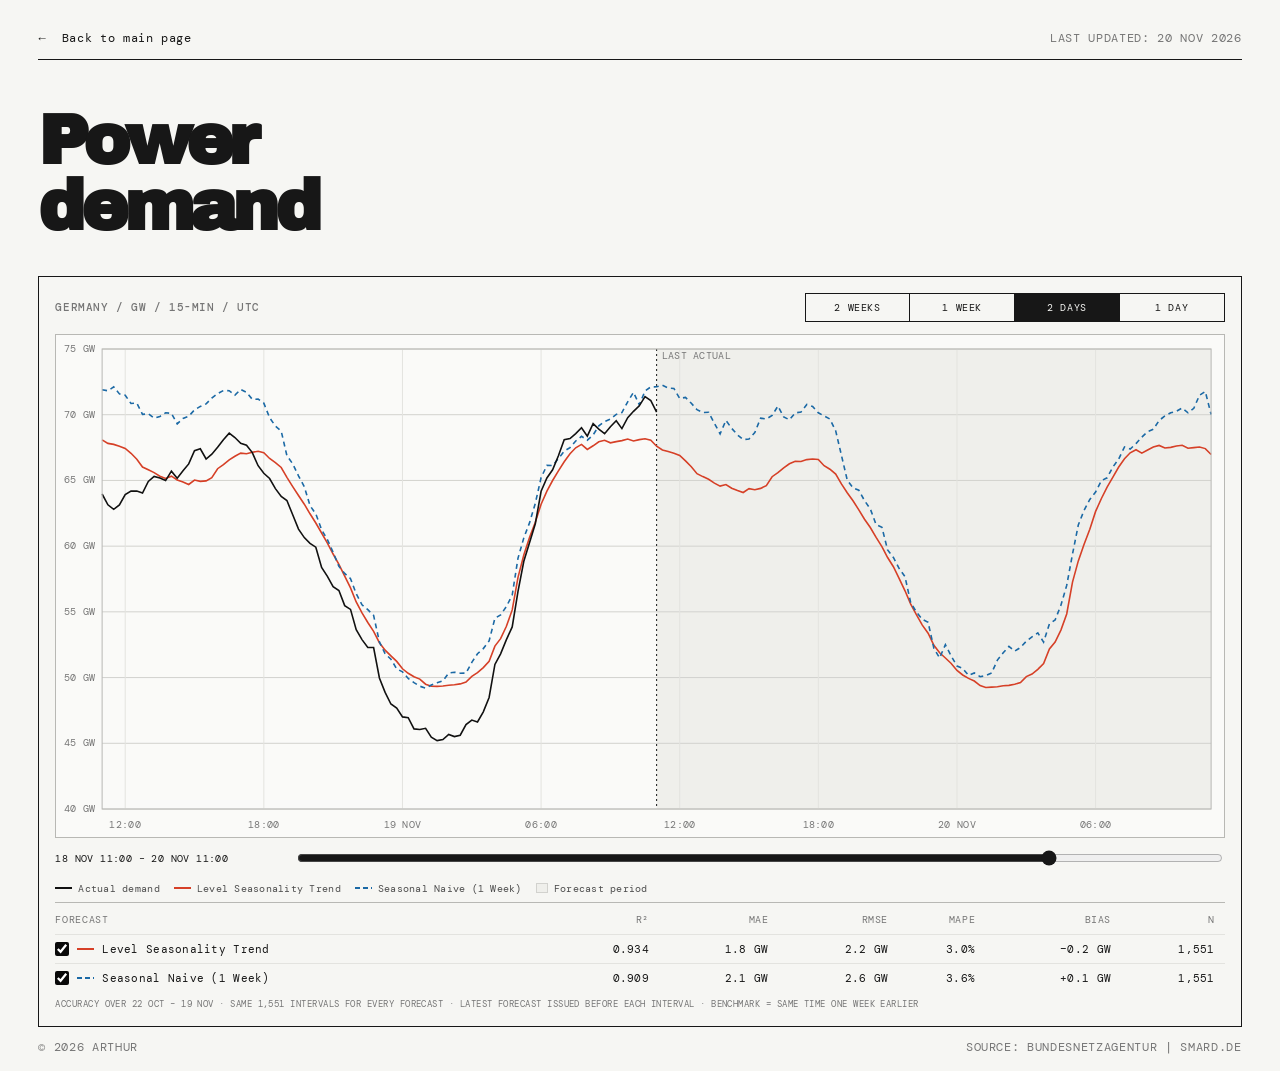
==== power-demand.html @ 0a8af239 "Centre the demand chart on the last actual by default Co-Authored-By: Claude Opus 5.5 <noreply@anthr" ====
<!doctype html>
<html lang="en">
  <head>
    <meta charset="UTF-8" />
    <meta name="viewport" content="width=device-width, initial-scale=1.0" />
    <meta name="description" content="German power demand: actuals and model forecasts." />
    <title>Power Demand — Arthur</title>
    <link rel="preconnect" href="https://fonts.googleapis.com" />
    <link rel="preconnect" href="https://fonts.gstatic.com" crossorigin />
    <link href="https://fonts.googleapis.com/css2?family=Archivo+Black&family=DM+Mono:wght@400;500&family=Inter:wght@400;500;600;700;800&display=swap" rel="stylesheet" />
    <link rel="stylesheet" href="styles.css?v=2026-11-20a" />
    <link rel="stylesheet" href="power-market-model.css?v=2026-11-20a" />
  </head>
  <body>
    <div class="custom-cursor" aria-hidden="true"></div>
    <main class="page-shell model-page">
      <header class="site-header model-header">
        <a class="back-link" href="./">←&nbsp; Back to main page</a>
        <p class="header-note" id="updated-on">LAST UPDATED: —</p>
      </header>

      <section class="model-intro" aria-labelledby="page-title">
        <h1 id="page-title">Power<br />demand</h1>
      </section>

      <section class="chart-grid chart-grid--single" aria-label="Power demand chart">
        <article class="chart-panel" id="demand-panel">
          <div class="demand-toolbar">
            <p class="eyebrow">GERMANY / GW / 15-MIN / UTC</p>
            <div class="view-tabs" role="group" aria-label="Timeframe">
              <button type="button" data-days="14" aria-pressed="false">2 WEEKS</button>
              <button type="button" data-days="7" aria-pressed="false">1 WEEK</button>
              <button type="button" data-days="2" aria-pressed="true">2 DAYS</button>
              <button type="button" data-days="1" aria-pressed="false">1 DAY</button>
            </div>
          </div>
          <div class="chart-wrap">
            <div class="chart-loading" id="chart-status">Loading demand data…</div>
            <svg id="demand-chart" role="img" aria-label="German power demand: actuals and selected forecasts"></svg>
            <div class="chart-tip" hidden></div>
          </div>
          <label class="moment">
            <span class="moment-label" id="window-label">—</span>
            <input type="range" id="window-slider" min="0" max="0" step="1" value="0" aria-label="Move the time window" />
          </label>
          <div class="legend" id="demand-legend" aria-label="Chart legend"></div>
          <div class="table-scroll">
            <table class="model-table" id="model-table">
              <thead>
                <tr>
                  <th scope="col">Forecast</th>
                  <th scope="col" title="Coefficient of determination">R²</th>
                  <th scope="col" title="Mean absolute error">MAE</th>
                  <th scope="col" title="Root mean squared error">RMSE</th>
                  <th scope="col" title="Mean absolute percentage error">MAPE</th>
                  <th scope="col" title="Mean forecast minus actual">Bias</th>
                  <th scope="col" title="Intervals with both forecast and actual">N</th>
                </tr>
              </thead>
              <tbody></tbody>
            </table>
          </div>
          <p class="supply-note" id="stats-note"></p>
        </article>
      </section>

      <footer><span>© 2026 ARTHUR</span><span>SOURCE: BUNDESNETZAGENTUR | SMARD.DE</span></footer>
    </main>
    <script src="cursor.js?v=2026-11-20a"></script>
    <script src="power-demand.js?v=2026-11-20a"></script>
  </body>
</html>
---- styles.css ----
:root { --black: #090909; --ink: #171717; --grey: #767676; --off-white: #f6f6f3; }
* { box-sizing: border-box; }
html { background: var(--off-white); }
body { margin: 0; color: var(--ink); background: var(--off-white); font-family: Inter, Arial, sans-serif; }
button, a { font: inherit; }
.page-shell { max-width: 1440px; min-height: 100vh; margin: auto; padding: 16px 3vw; }
.site-header, footer { display: flex; align-items: baseline; justify-content: space-between; }
.site-header { height: 44px; align-items: center; padding: 0; border-bottom: 1px solid var(--ink); }
.wordmark { color: inherit; font-family: "Archivo Black", Impact, sans-serif; font-size: 1.15rem; letter-spacing: -.06em; text-decoration: none; }
.header-note, .eyebrow, .project-number, footer, .source, .modal-eyebrow { font-family: "DM Mono", monospace; font-size: .75rem; letter-spacing: .055em; }
.header-note { margin: 0; color: var(--grey); }
.intro { max-width: 800px; padding: clamp(24px, 4vw, 48px) 0 clamp(20px, 3vw, 36px); }
.eyebrow { display: block; margin: 0 0 8px; color: var(--grey); font-weight: 500; }
h1, h2 { margin: 0; font-family: "Archivo Black", Impact, sans-serif; letter-spacing: -.06em; line-height: .94; }
h1 { font-size: clamp(3.25rem, 8.7vw, 8.5rem); }
.intro h1 { font-size: clamp(2.5rem, 5.5vw, 5.25rem); }
.projects { border-top: 1px solid var(--ink); }
.project-card { position: relative; display: grid; grid-template-columns: 62px 1fr 36px; gap: 14px; width: 100%; min-height: 104px; padding: 14px 0; border: 0; border-bottom: 1px solid var(--ink); color: inherit; background: transparent; text-align: left; }
.project-card--link, .project-card--link:visited, .project-card--link:hover, .project-card--link:focus-visible, .project-card--link * { text-decoration: none !important; }
.project-card--button { cursor: pointer; }
.project-number { color: var(--grey); }
.project-sublist { margin: 12px 0 0; padding-left: 1.5em; list-style: none; font-family: "DM Mono", monospace; font-size: .85rem; letter-spacing: .055em; line-height: 1.6; text-transform: uppercase; }
.project-sublist li::before { content: "– "; color: var(--grey); }
.project-sublist .is-wip { color: #9a9a9a; }
.project-sublist a { position: relative; z-index: 1; color: var(--ink); text-decoration: none; }
.project-sublist a:hover, .project-sublist a:focus-visible { text-decoration: underline; text-underline-offset: 4px; }
.card-link, .card-link:visited { color: inherit; text-decoration: none; }
.card-link::after { content: ""; position: absolute; inset: 0; }
.card-link:focus-visible { outline: none; }
.project-card--split:has(.card-link:focus-visible) { outline: 3px solid var(--ink); outline-offset: -3px; }
.project-content { display: flex; flex-direction: column; align-items: flex-start; justify-content: center; }
.project-card h2, .project-title { display: block; max-width: 1000px; font-family: "Archivo Black", Impact, sans-serif; font-size: clamp(2rem, 4.7vw, 4.75rem); letter-spacing: -.055em; line-height: .96; }
.arrow { align-self: end; font-size: 2rem; line-height: 1; transition: transform 160ms ease; }
.project-card--button:hover .arrow, .project-card--button:focus-visible .arrow { transform: translate(5px, -5px); }
.project-card--button:focus-visible { outline: 3px solid var(--ink); outline-offset: -3px; }
.project-card--placeholder { color: #8c8c8c; }
.project-card--placeholder .eyebrow { color: #999; }
footer { padding: 12px 0 0; color: var(--grey); }
.modal { width: min(100vw - 52px, 1028px); margin: auto; padding: clamp(34px, 5vw, 54px); border: 0; color: #f7f7f7; background: var(--black); box-shadow: 0 0 0 1px #000; }
.modal::backdrop { background: rgb(0 0 0 / .55); }
.modal-header { display: flex; align-items: flex-start; justify-content: space-between; gap: 24px; }
.modal h2 { font-size: clamp(2.1rem, 5vw, 4.2rem); }
.close-button { display: grid; width: 40px; height: 40px; flex: 0 0 auto; place-items: center; padding: 0; border: 3px solid #a6a6a6; color: #a6a6a6; background: transparent; font-family: Arial, sans-serif; font-size: 2.5rem; line-height: .5; cursor: pointer; }
.close-button:hover, .close-button:focus-visible { color: white; border-color: white; }
.modal-eyebrow { margin: 14px 0 24px; color: #aaa; font-size: 1.25rem; }
.thesis-list { display: grid; gap: 14px; }
.thesis-card { position: relative; display: flex; flex-direction: column; gap: 14px; min-height: 120px; padding: 24px 26px; border: 2px solid #575757; color: inherit; text-decoration: none; transition: border-color 160ms ease, background 160ms ease; }
.thesis-card:hover, .thesis-card:focus-visible { border-color: #fff; background: #161616; }
.source { color: #aaa; font-size: 1.15rem; }
.thesis-card strong { font-family: "Archivo Black", Impact, sans-serif; font-size: clamp(1.7rem, 3.8vw, 3.35rem); letter-spacing: -.055em; line-height: 1; }
.thesis-arrow { position: absolute; top: 50%; right: 32px; color: #aaa; font-size: 2.25rem; transform: translateY(-50%); }
.custom-cursor { display: none; }
@media (hover: hover) and (pointer: fine) {
  html.cursor-active, html.cursor-active * { cursor: none !important; }
  html.cursor-active .custom-cursor { position: fixed; z-index: 1000; display: block; width: 20px; height: 20px; top: 0; left: 0; background: #fff; mix-blend-mode: difference; pointer-events: none; transform: translate(-50%, -50%); }
}
@media (max-width: 600px) { .page-shell { padding: 14px 16px; } .header-note { display: none; } .project-card { grid-template-columns: 34px 1fr 25px; min-height: 88px; } .project-card h2, .project-title { font-size: 2rem; } .arrow { font-size: 1.5rem; } .modal { width: calc(100vw - 28px); padding: 28px 20px; } .modal-eyebrow { margin-bottom: 18px; } .thesis-card { min-height: 104px; padding: 18px 16px; } .source { font-size: .85rem; } .thesis-arrow { right: 18px; } }
---- power-market-model.css ----
.back-link { color: var(--ink); font-family: "DM Mono", monospace; font-size: .75rem; letter-spacing: .055em; text-decoration: none; }
.back-link:hover, .back-link:focus-visible { text-decoration: underline; text-underline-offset: 5px; }
.model-intro { max-width: 1000px; padding: clamp(24px, 4vw, 48px) 0 clamp(20px, 3vw, 36px); }
.model-intro h1 { font-size: clamp(2.5rem, 5.5vw, 5.25rem); }
.chart-grid { display: grid; grid-template-columns: repeat(3, minmax(0, 1fr)); border-top: 1px solid var(--ink); border-left: 1px solid var(--ink); }
.chart-panel { display: flex; min-width: 0; min-height: 480px; flex-direction: column; padding: 16px; border-right: 1px solid var(--ink); border-bottom: 1px solid var(--ink); }
.chart-heading { padding-bottom: 12px; }
.chart-heading .eyebrow { margin-bottom: 6px; font-size: .66rem; }
.chart-heading h2 { font-size: clamp(1.8rem, 3vw, 3.2rem); }
.chart-wrap { position: relative; min-height: 272px; flex: 1; overflow: hidden; border: 1px solid #b8b8b4; background: #fafaf8; }
.chart-wrap svg { display: block; width: 100%; height: 100%; min-height: 272px; }
.chart-loading { position: absolute; z-index: 1; top: 50%; width: 100%; padding: 0 24px; color: var(--grey); font-family: "DM Mono", monospace; font-size: .73rem; letter-spacing: .05em; text-align: center; transform: translateY(-50%); }
.chart-loading.is-hidden { display: none; }
.legend { display: flex; min-height: 34px; flex-wrap: wrap; gap: 8px 14px; align-items: center; padding: 10px 0 4px; color: #4d4d4d; font-family: "DM Mono", monospace; font-size: .65rem; letter-spacing: .025em; }
.legend-item { display: inline-flex; align-items: center; gap: 6px; }
.legend-line { width: 17px; height: 2px; }
.model-choices { margin: 0; padding: 10px 0 0; border: 0; border-top: 1px solid #b8b8b4; color: var(--ink); font-family: "DM Mono", monospace; font-size: .68rem; letter-spacing: .025em; }
.model-choices legend { width: 100%; padding: 0 0 8px; color: var(--grey); font-size: .64rem; letter-spacing: .065em; }
.model-choice { display: flex; gap: 8px; align-items: center; margin: 0 0 6px; cursor: pointer; }
.model-choice input { width: 14px; height: 14px; margin: 0; accent-color: var(--black); }
.model-choices.is-empty { display: flex; align-items: flex-end; color: var(--grey); }
.wip-state { display: grid; flex: 1; place-content: center; gap: 12px; min-height: 272px; border: 1px solid #b8b8b4; color: var(--grey); text-align: center; }
.wip-state span { color: var(--ink); font-family: "Archivo Black", Impact, sans-serif; font-size: 3rem; letter-spacing: -.07em; }
.chart-grid + footer { padding-top: 12px; }
@media (max-width: 960px) { .chart-grid { grid-template-columns: 1fr; } .chart-panel { min-height: 420px; } }
@media (max-width: 600px) { .model-intro { padding-top: 20px; } .chart-panel { min-height: 400px; padding: 14px; } .chart-wrap, .chart-wrap svg { min-height: 235px; } }
.view-tabs { display: flex; margin: 0 0 10px; }
.view-tabs button { flex: 1; padding: 7px 8px; border: 1px solid var(--ink); background: transparent; color: var(--ink); font-family: "DM Mono", monospace; font-size: .62rem; letter-spacing: .06em; }
.view-tabs button + button { border-left: 0; }
.view-tabs button[aria-pressed="true"] { background: var(--ink); color: var(--off-white); }
.chart-tip { position: absolute; z-index: 2; min-width: 150px; padding: 8px 10px; border: 1px solid var(--ink); background: #fff; color: var(--ink); font-family: "DM Mono", monospace; font-size: .62rem; pointer-events: none; }
.tip-head { margin-bottom: 6px; color: var(--grey); letter-spacing: .04em; }
.tip-row { display: flex; align-items: center; gap: 6px; line-height: 1.6; }
.tip-row b { margin-left: auto; padding-left: 12px; font-weight: 500; }
.tip-total { margin-top: 4px; padding-top: 4px; border-top: 1px solid #d2d2ce; }
.tip-foot { margin-top: 6px; color: var(--grey); }
.swatch { width: 9px; height: 9px; flex: 0 0 auto; border-radius: 2px; }
.moment { display: none; align-items: center; gap: 10px; padding: 10px 0 0; font-family: "DM Mono", monospace; font-size: .62rem; letter-spacing: .04em; }
.moment-label { flex: 0 0 auto; min-width: 150px; }
.moment input { flex: 1; min-width: 0; accent-color: var(--ink); }
#supply-panel.is-merit .moment { display: flex; }
.supply-note { margin: 6px 0 0; color: var(--grey); font-family: "DM Mono", monospace; font-size: .58rem; letter-spacing: .05em; }
#supply-panel .chart-wrap { min-height: 272px; }
#supply-panel .chart-wrap svg { position: absolute; inset: 0; width: 100%; height: 100%; min-height: 0; }
@media (max-width: 600px) { #supply-panel .chart-wrap { min-height: 235px; } }
.chart-grid--single { grid-template-columns: 1fr; }
#demand-panel { min-height: 0; }
.demand-toolbar { display: flex; flex-wrap: wrap; gap: 10px 16px; align-items: center; justify-content: space-between; padding-bottom: 12px; }
.demand-toolbar .eyebrow { margin: 0; font-size: .66rem; }
.demand-toolbar .view-tabs { margin: 0; min-width: min(100%, 420px); }
#demand-panel .chart-wrap { flex: none; height: clamp(340px, 56vh, 580px); min-height: 0; }
#demand-panel .chart-wrap svg { position: absolute; inset: 0; width: 100%; height: 100%; min-height: 0; }
#demand-panel .moment { display: flex; }
#demand-panel .moment-label { min-width: 230px; }
.axis-text { fill: #777; font-family: "DM Mono", monospace; font-size: 10px; letter-spacing: .03em; }
.legend-line { background: var(--line); }
.legend-line.is-dashed { background: repeating-linear-gradient(90deg, var(--line) 0 5px, transparent 5px 8px); }
.legend-shade { width: 12px; height: 10px; border: 1px solid #d2d2ce; background: #efefeb; }
.chart-tip i { margin-left: 6px; color: var(--grey); font-style: normal; }
.table-scroll { overflow-x: auto; border-top: 1px solid #b8b8b4; }
.model-table { width: 100%; border-collapse: collapse; font-family: "DM Mono", monospace; font-size: .68rem; letter-spacing: .025em; white-space: nowrap; }
.model-table th { padding: 10px 10px 8px 0; color: var(--grey); font-size: .62rem; font-weight: 400; letter-spacing: .065em; text-align: right; text-transform: uppercase; }
.model-table td { padding: 7px 10px 7px 0; border-top: 1px solid #e3e3df; text-align: right; font-variant-numeric: tabular-nums; }
.model-table th:first-child, .model-table td:first-child { text-align: left; }
.model-table .model-choice { margin: 0; }
.model-table .legend-line { display: inline-block; width: 17px; height: 2px; }
@media (max-width: 600px) { #demand-panel .chart-wrap { height: 320px; } #demand-panel .moment-label { min-width: 0; } .demand-toolbar .view-tabs { min-width: 100%; } }
.chart-tip .tip-row b { white-space: nowrap; }
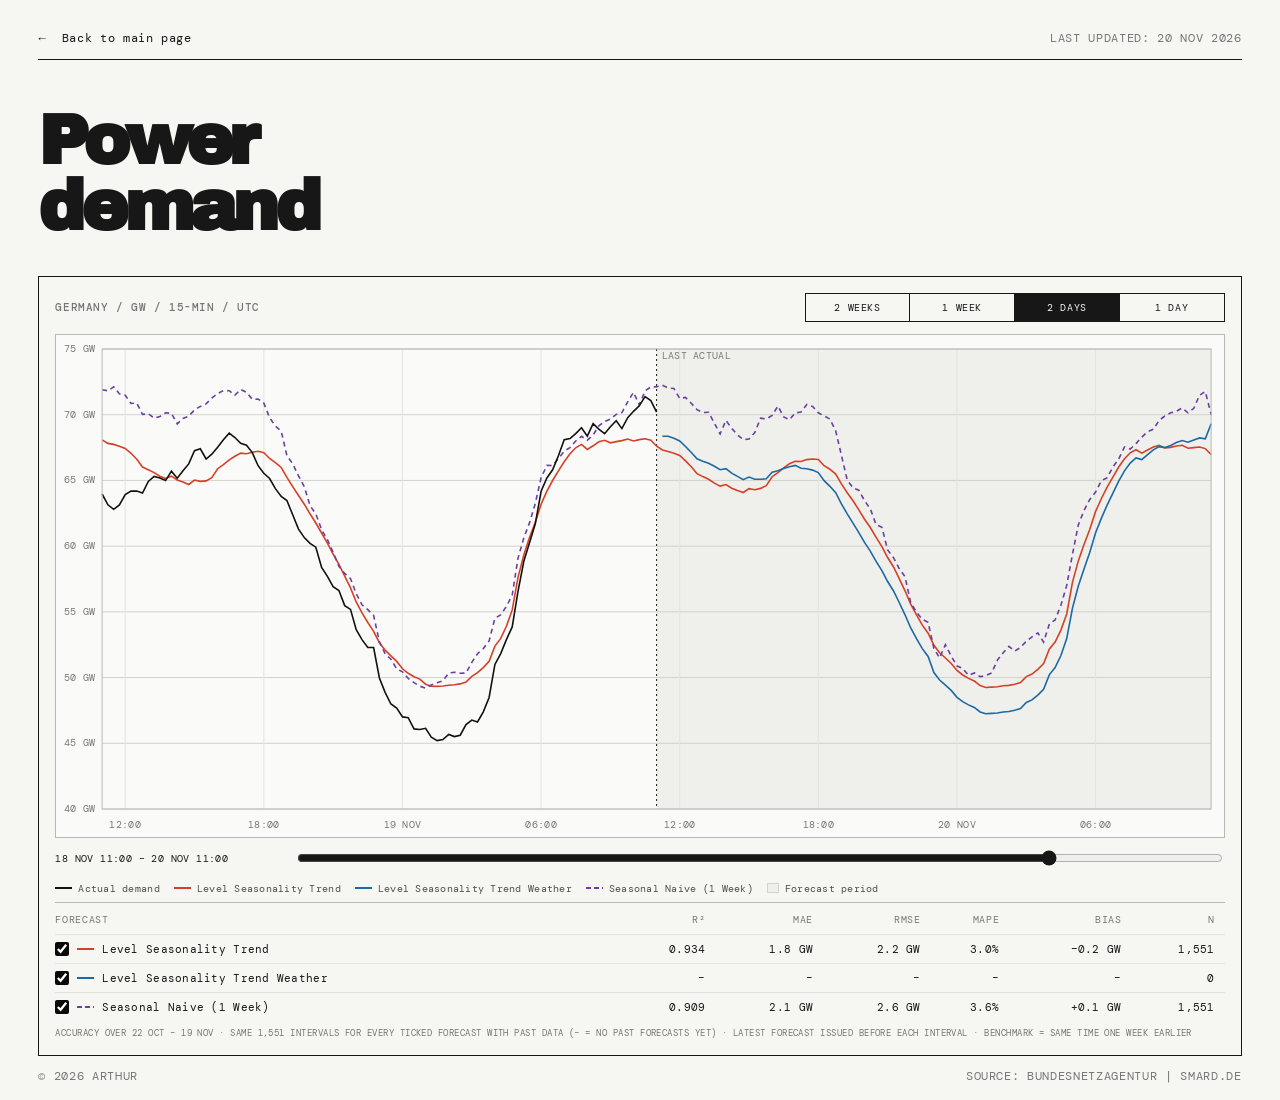
==== commit d5c33a85: "Show the weather demand forecast and score forecasts on shared intervals Co-Authored-By: Claude Opus" ====
--- a/power-demand.html
+++ b/power-demand.html
@@ -8,8 +8,8 @@
     <link rel="preconnect" href="https://fonts.googleapis.com" />
     <link rel="preconnect" href="https://fonts.gstatic.com" crossorigin />
     <link href="https://fonts.googleapis.com/css2?family=Archivo+Black&family=DM+Mono:wght@400;500&family=Inter:wght@400;500;600;700;800&display=swap" rel="stylesheet" />
-    <link rel="stylesheet" href="styles.css?v=2026-11-20a" />
-    <link rel="stylesheet" href="power-market-model.css?v=2026-11-20a" />
+    <link rel="stylesheet" href="styles.css?v=2026-11-20d" />
+    <link rel="stylesheet" href="power-market-model.css?v=2026-11-20d" />
   </head>
   <body>
     <div class="custom-cursor" aria-hidden="true"></div>
@@ -66,7 +66,7 @@
 
       <footer><span>© 2026 ARTHUR</span><span>SOURCE: BUNDESNETZAGENTUR | SMARD.DE</span></footer>
     </main>
-    <script src="cursor.js?v=2026-11-20a"></script>
-    <script src="power-demand.js?v=2026-11-20a"></script>
+    <script src="cursor.js?v=2026-11-20d"></script>
+    <script src="power-demand.js?v=2026-11-20d"></script>
   </body>
 </html>
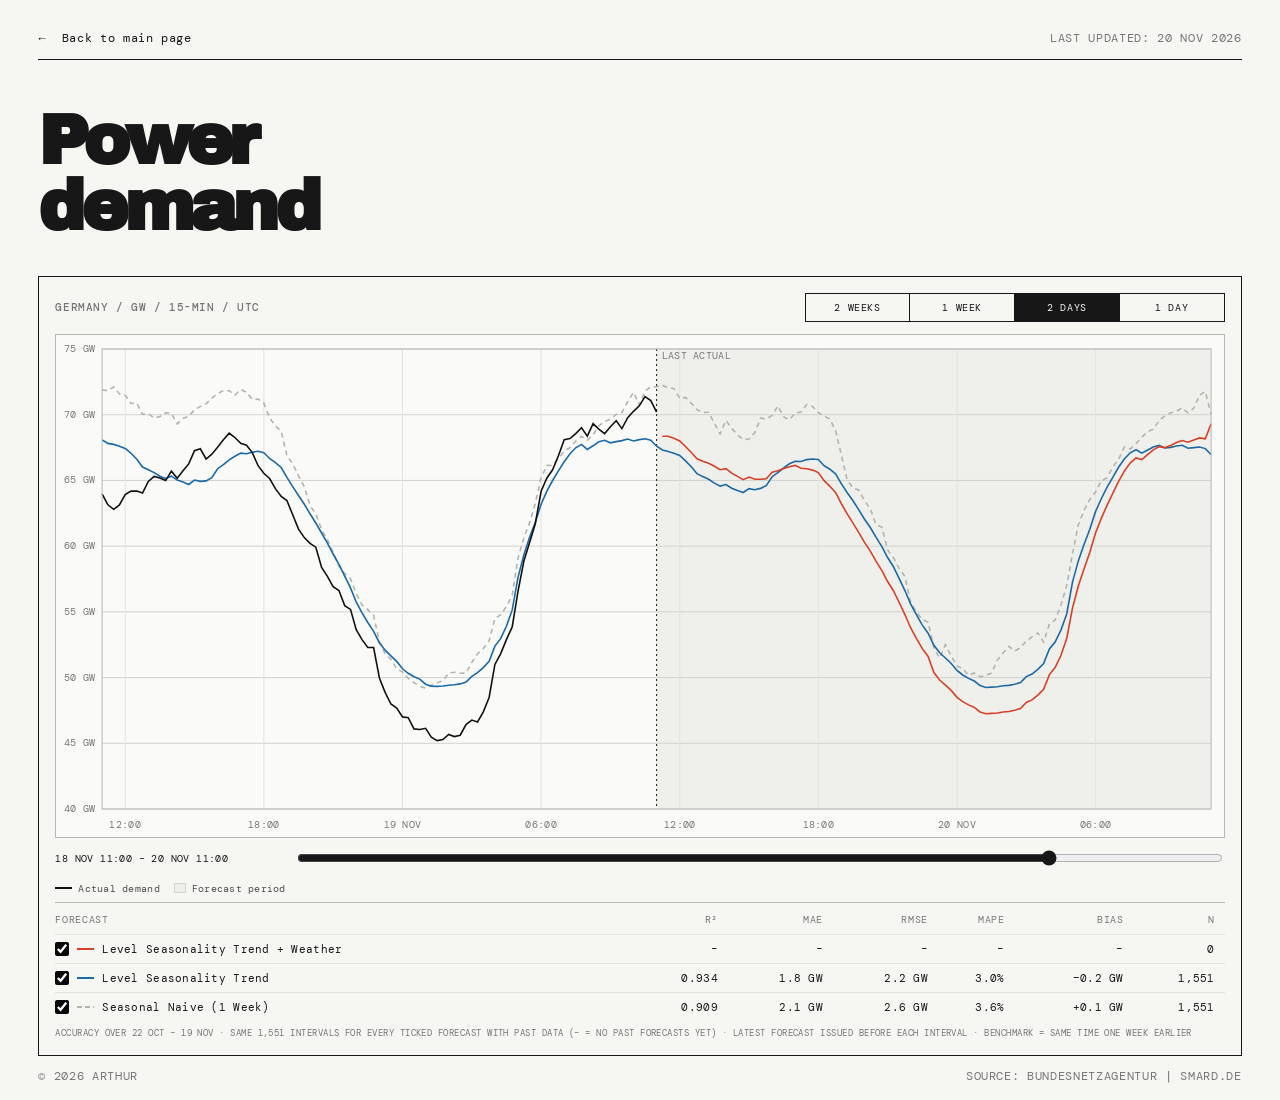
==== commit c148e29d: "Order demand forecasts by complexity, recolour and simplify legend Weather model first (red, renamed" ====
--- a/power-demand.html
+++ b/power-demand.html
@@ -8,8 +8,8 @@
     <link rel="preconnect" href="https://fonts.googleapis.com" />
     <link rel="preconnect" href="https://fonts.gstatic.com" crossorigin />
     <link href="https://fonts.googleapis.com/css2?family=Archivo+Black&family=DM+Mono:wght@400;500&family=Inter:wght@400;500;600;700;800&display=swap" rel="stylesheet" />
-    <link rel="stylesheet" href="styles.css?v=2026-11-20d" />
-    <link rel="stylesheet" href="power-market-model.css?v=2026-11-20d" />
+    <link rel="stylesheet" href="styles.css?v=2026-11-20g" />
+    <link rel="stylesheet" href="power-market-model.css?v=2026-11-20g" />
   </head>
   <body>
     <div class="custom-cursor" aria-hidden="true"></div>
@@ -66,7 +66,7 @@
 
       <footer><span>© 2026 ARTHUR</span><span>SOURCE: BUNDESNETZAGENTUR | SMARD.DE</span></footer>
     </main>
-    <script src="cursor.js?v=2026-11-20d"></script>
-    <script src="power-demand.js?v=2026-11-20d"></script>
+    <script src="cursor.js?v=2026-11-20g"></script>
+    <script src="power-demand.js?v=2026-11-20g"></script>
   </body>
 </html>
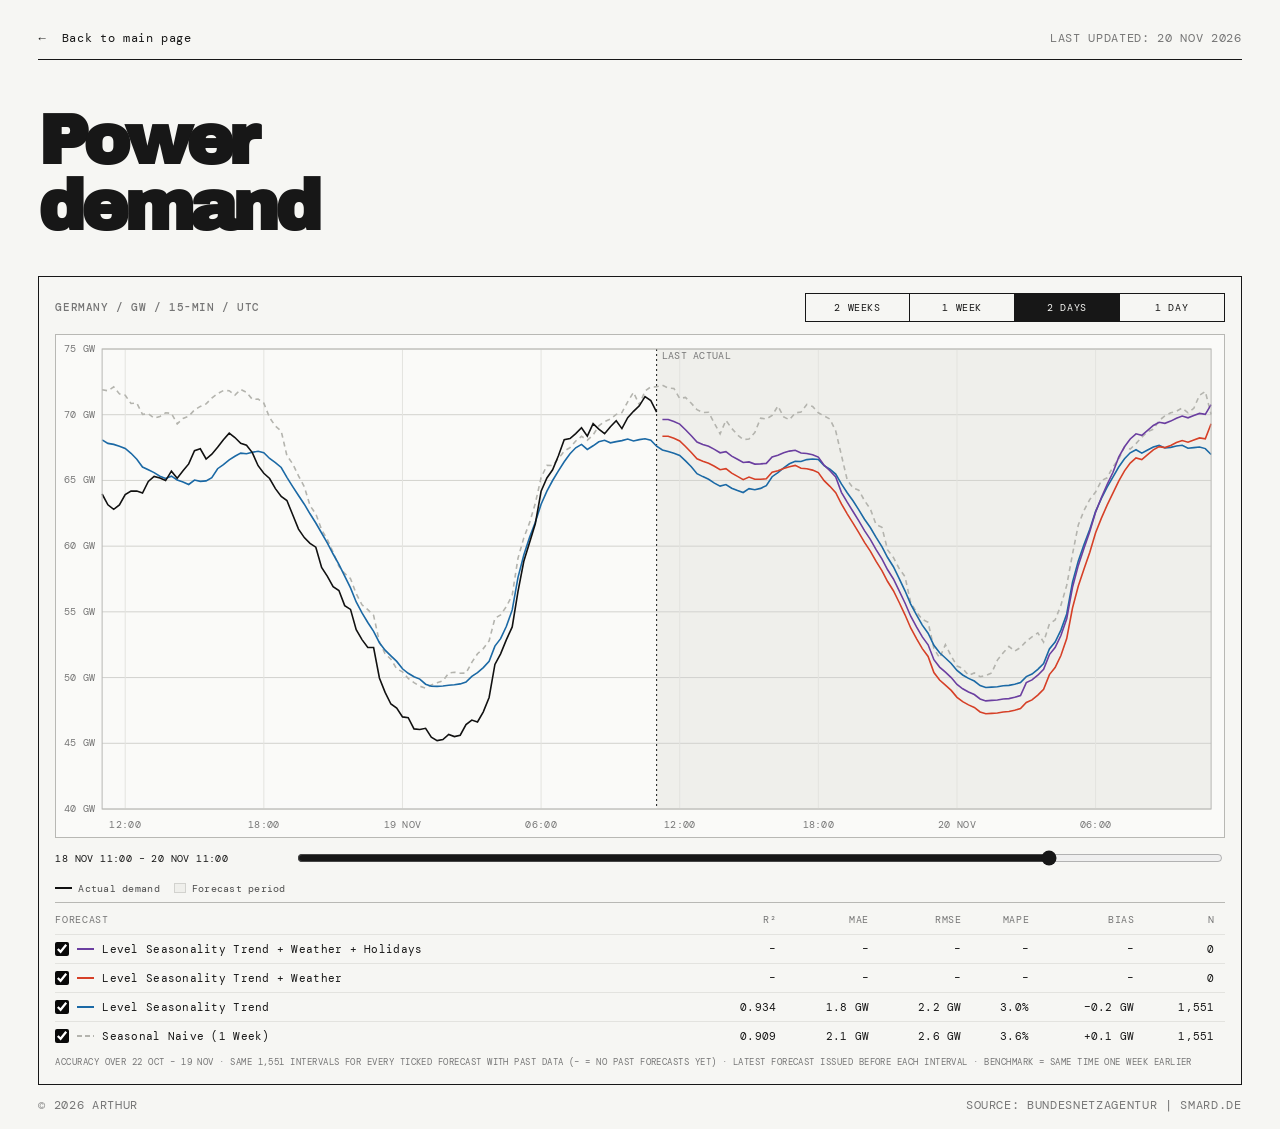
==== commit 4a26e163: "Show the holiday-adjusted demand forecast Co-Authored-By: Claude Opus 5.5 <noreply@anthropic.com>" ====
--- a/power-demand.html
+++ b/power-demand.html
@@ -8,8 +8,8 @@
     <link rel="preconnect" href="https://fonts.googleapis.com" />
     <link rel="preconnect" href="https://fonts.gstatic.com" crossorigin />
     <link href="https://fonts.googleapis.com/css2?family=Archivo+Black&family=DM+Mono:wght@400;500&family=Inter:wght@400;500;600;700;800&display=swap" rel="stylesheet" />
-    <link rel="stylesheet" href="styles.css?v=2026-11-20g" />
-    <link rel="stylesheet" href="power-market-model.css?v=2026-11-20g" />
+    <link rel="stylesheet" href="styles.css?v=2026-11-20h" />
+    <link rel="stylesheet" href="power-market-model.css?v=2026-11-20i" />
   </head>
   <body>
     <div class="custom-cursor" aria-hidden="true"></div>
@@ -66,7 +66,7 @@
 
       <footer><span>© 2026 ARTHUR</span><span>SOURCE: BUNDESNETZAGENTUR | SMARD.DE</span></footer>
     </main>
-    <script src="cursor.js?v=2026-11-20g"></script>
-    <script src="power-demand.js?v=2026-11-20g"></script>
+    <script src="cursor.js?v=2026-11-20h"></script>
+    <script src="power-demand.js?v=2026-11-20h"></script>
   </body>
 </html>
--- a/power-market-model.css
+++ b/power-market-model.css
@@ -66,3 +66,4 @@
 .model-table .legend-line { display: inline-block; width: 17px; height: 2px; }
 @media (max-width: 600px) { #demand-panel .chart-wrap { height: 320px; } #demand-panel .moment-label { min-width: 0; } .demand-toolbar .view-tabs { min-width: 100%; } }
 .chart-tip .tip-row b { white-space: nowrap; }
+.model-table td:first-child { white-space: normal; }
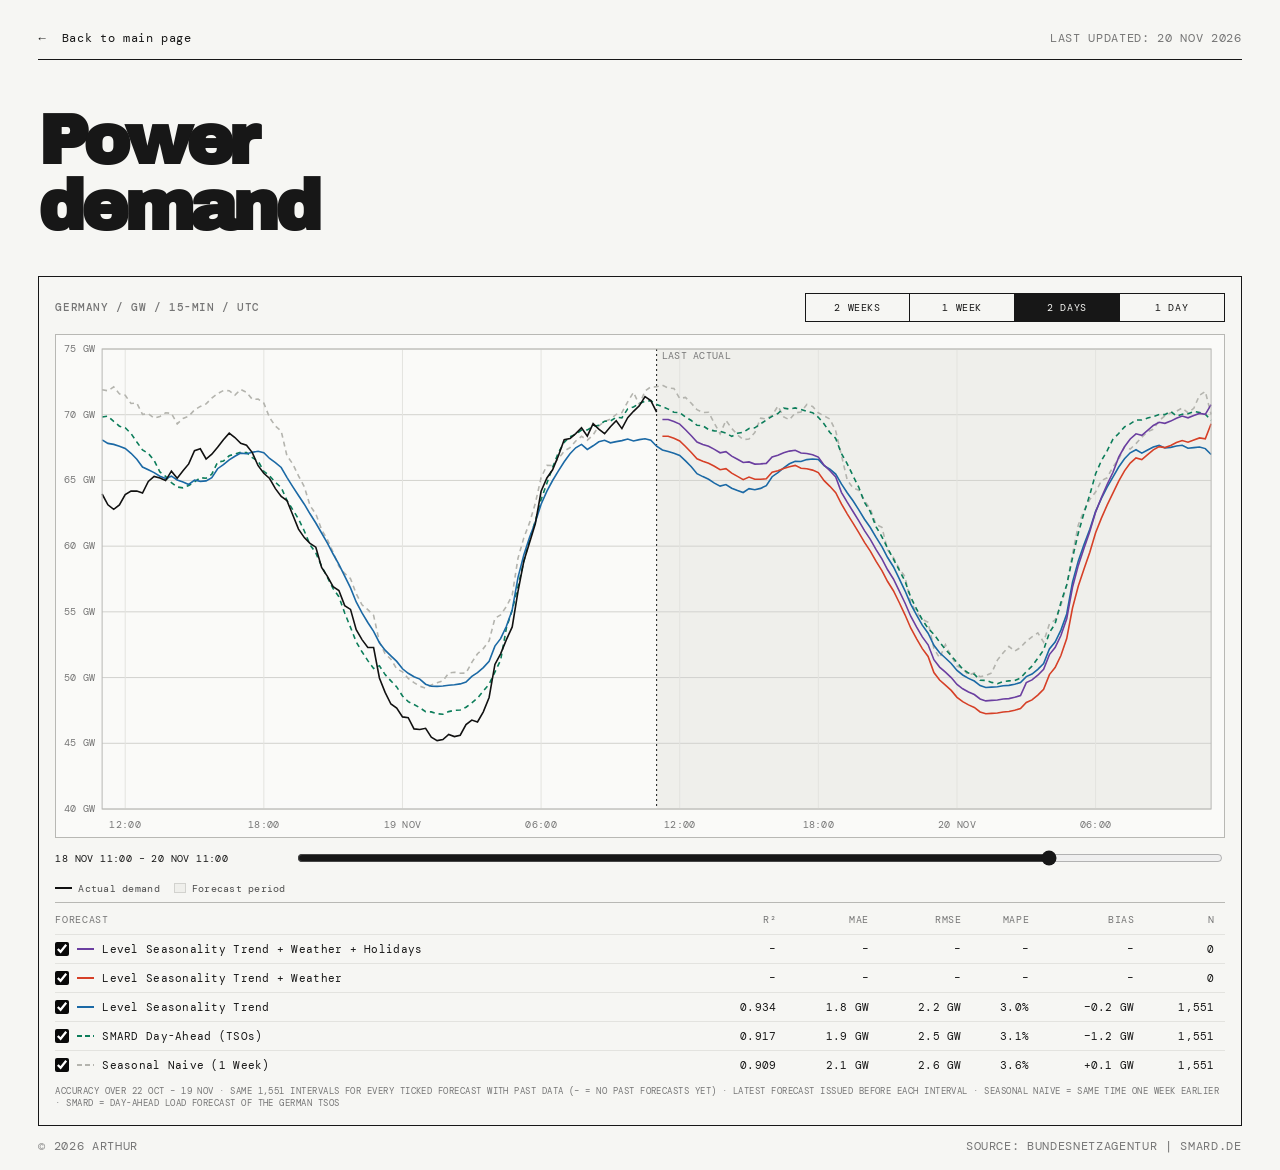
==== commit 41ed2f27: "Show SMARD day-ahead load forecast on the demand page Co-Authored-By: Claude Opus 5.5 <noreply@anthr" ====
--- a/power-demand.html
+++ b/power-demand.html
@@ -8,8 +8,8 @@
     <link rel="preconnect" href="https://fonts.googleapis.com" />
     <link rel="preconnect" href="https://fonts.gstatic.com" crossorigin />
     <link href="https://fonts.googleapis.com/css2?family=Archivo+Black&family=DM+Mono:wght@400;500&family=Inter:wght@400;500;600;700;800&display=swap" rel="stylesheet" />
-    <link rel="stylesheet" href="styles.css?v=2026-11-20h" />
-    <link rel="stylesheet" href="power-market-model.css?v=2026-11-20i" />
+    <link rel="stylesheet" href="styles.css?v=2026-11-20j" />
+    <link rel="stylesheet" href="power-market-model.css?v=2026-11-20j" />
   </head>
   <body>
     <div class="custom-cursor" aria-hidden="true"></div>
@@ -66,7 +66,7 @@
 
       <footer><span>© 2026 ARTHUR</span><span>SOURCE: BUNDESNETZAGENTUR | SMARD.DE</span></footer>
     </main>
-    <script src="cursor.js?v=2026-11-20h"></script>
-    <script src="power-demand.js?v=2026-11-20h"></script>
+    <script src="cursor.js?v=2026-11-20j"></script>
+    <script src="power-demand.js?v=2026-11-20j"></script>
   </body>
 </html>
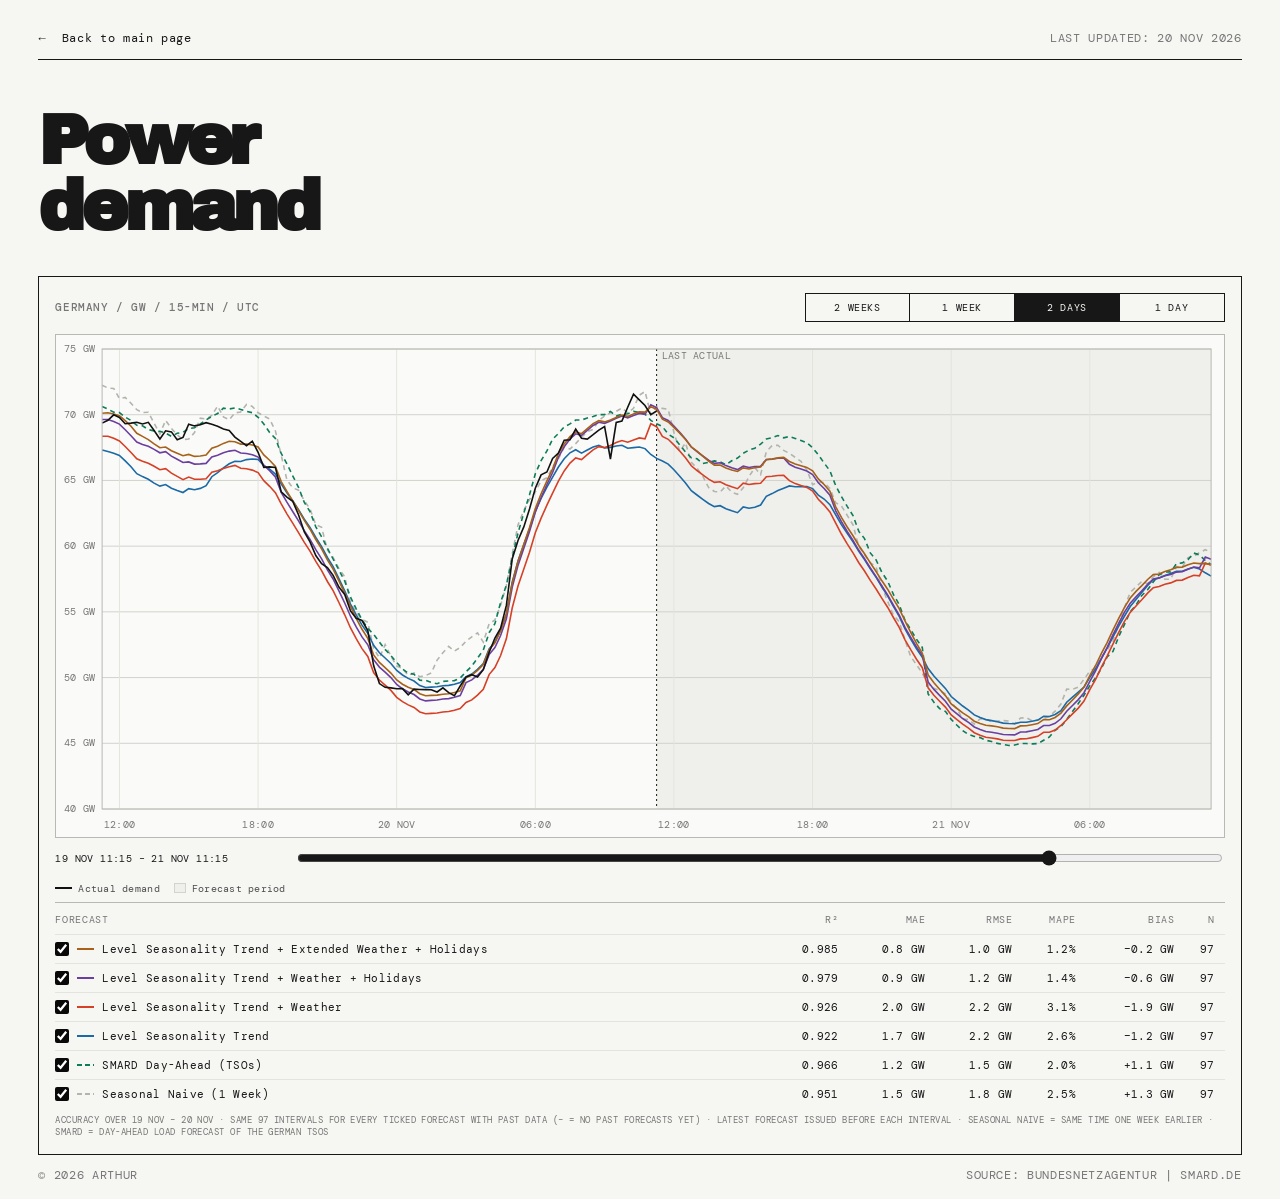
==== commit e73cc604: "Show the extended-weather demand forecast Co-Authored-By: Claude Opus 5.5 <noreply@anthropic.com>" ====
--- a/power-demand.html
+++ b/power-demand.html
@@ -8,8 +8,8 @@
     <link rel="preconnect" href="https://fonts.googleapis.com" />
     <link rel="preconnect" href="https://fonts.gstatic.com" crossorigin />
     <link href="https://fonts.googleapis.com/css2?family=Archivo+Black&family=DM+Mono:wght@400;500&family=Inter:wght@400;500;600;700;800&display=swap" rel="stylesheet" />
-    <link rel="stylesheet" href="styles.css?v=2026-11-20j" />
-    <link rel="stylesheet" href="power-market-model.css?v=2026-11-20j" />
+    <link rel="stylesheet" href="styles.css?v=2026-11-20k" />
+    <link rel="stylesheet" href="power-market-model.css?v=2026-11-20k" />
   </head>
   <body>
     <div class="custom-cursor" aria-hidden="true"></div>
@@ -66,7 +66,7 @@
 
       <footer><span>© 2026 ARTHUR</span><span>SOURCE: BUNDESNETZAGENTUR | SMARD.DE</span></footer>
     </main>
-    <script src="cursor.js?v=2026-11-20j"></script>
-    <script src="power-demand.js?v=2026-11-20j"></script>
+    <script src="cursor.js?v=2026-11-20k"></script>
+    <script src="power-demand.js?v=2026-11-20k"></script>
   </body>
 </html>
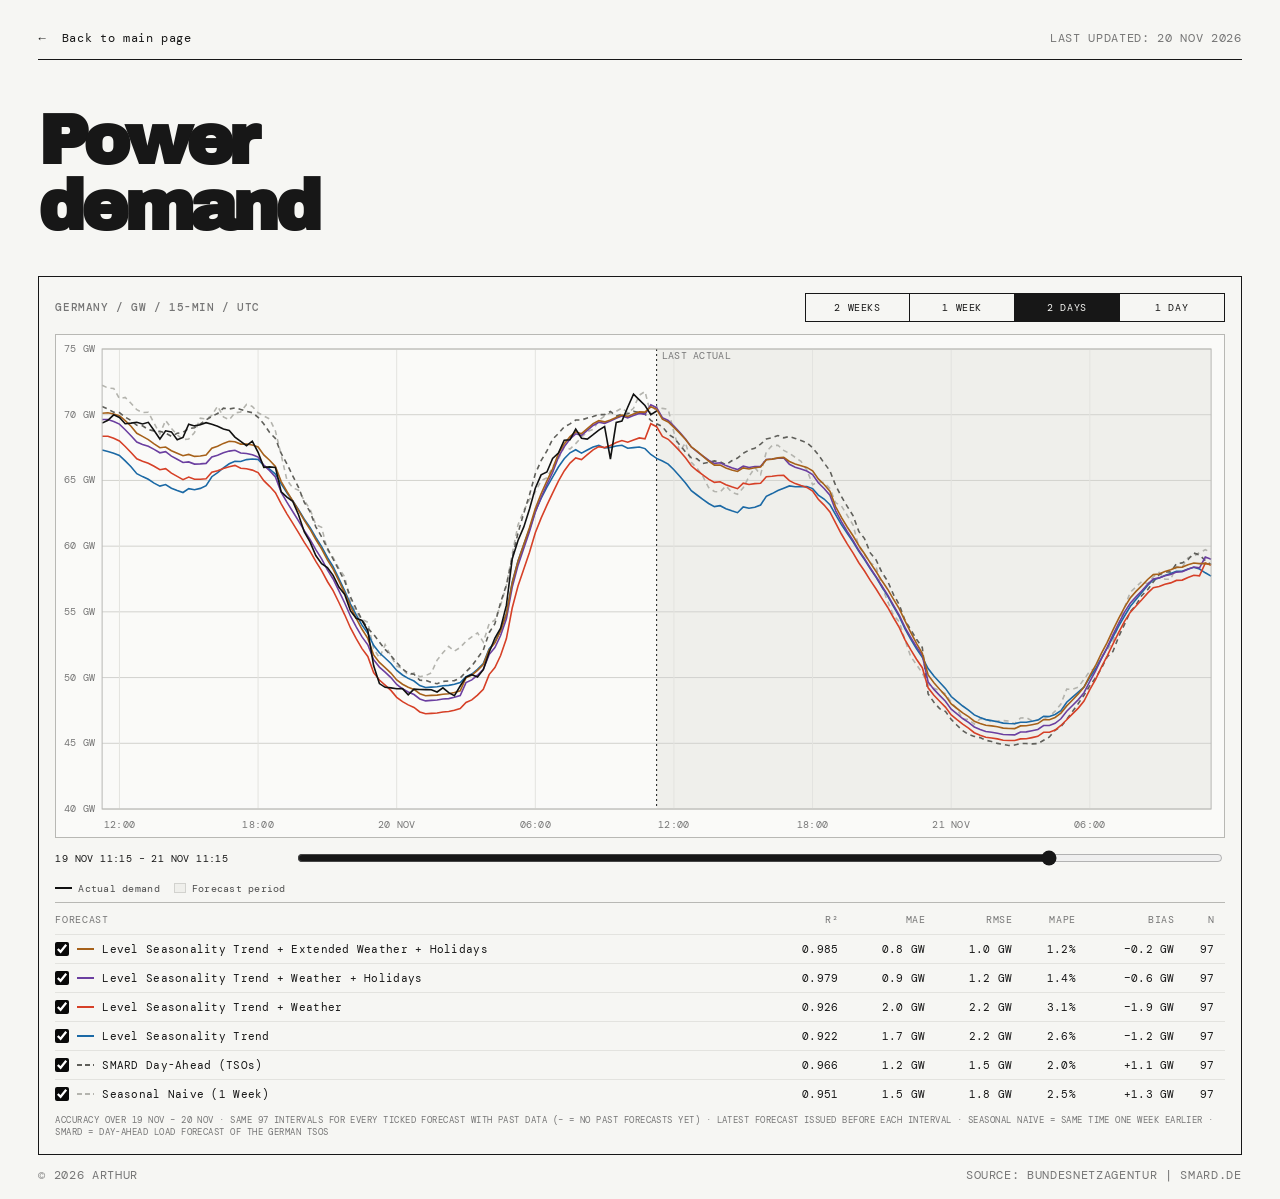
==== commit e495d5fe: "Draw the SMARD day-ahead load forecast in dark grey Co-Authored-By: Claude Opus 5.5 <noreply@anthrop" ====
--- a/power-demand.html
+++ b/power-demand.html
@@ -8,8 +8,8 @@
     <link rel="preconnect" href="https://fonts.googleapis.com" />
     <link rel="preconnect" href="https://fonts.gstatic.com" crossorigin />
     <link href="https://fonts.googleapis.com/css2?family=Archivo+Black&family=DM+Mono:wght@400;500&family=Inter:wght@400;500;600;700;800&display=swap" rel="stylesheet" />
-    <link rel="stylesheet" href="styles.css?v=2026-11-20k" />
-    <link rel="stylesheet" href="power-market-model.css?v=2026-11-20k" />
+    <link rel="stylesheet" href="styles.css?v=2026-11-20l" />
+    <link rel="stylesheet" href="power-market-model.css?v=2026-11-20l" />
   </head>
   <body>
     <div class="custom-cursor" aria-hidden="true"></div>
@@ -66,7 +66,7 @@
 
       <footer><span>© 2026 ARTHUR</span><span>SOURCE: BUNDESNETZAGENTUR | SMARD.DE</span></footer>
     </main>
-    <script src="cursor.js?v=2026-11-20k"></script>
-    <script src="power-demand.js?v=2026-11-20k"></script>
+    <script src="cursor.js?v=2026-11-20l"></script>
+    <script src="power-demand.js?v=2026-11-20l"></script>
   </body>
 </html>
